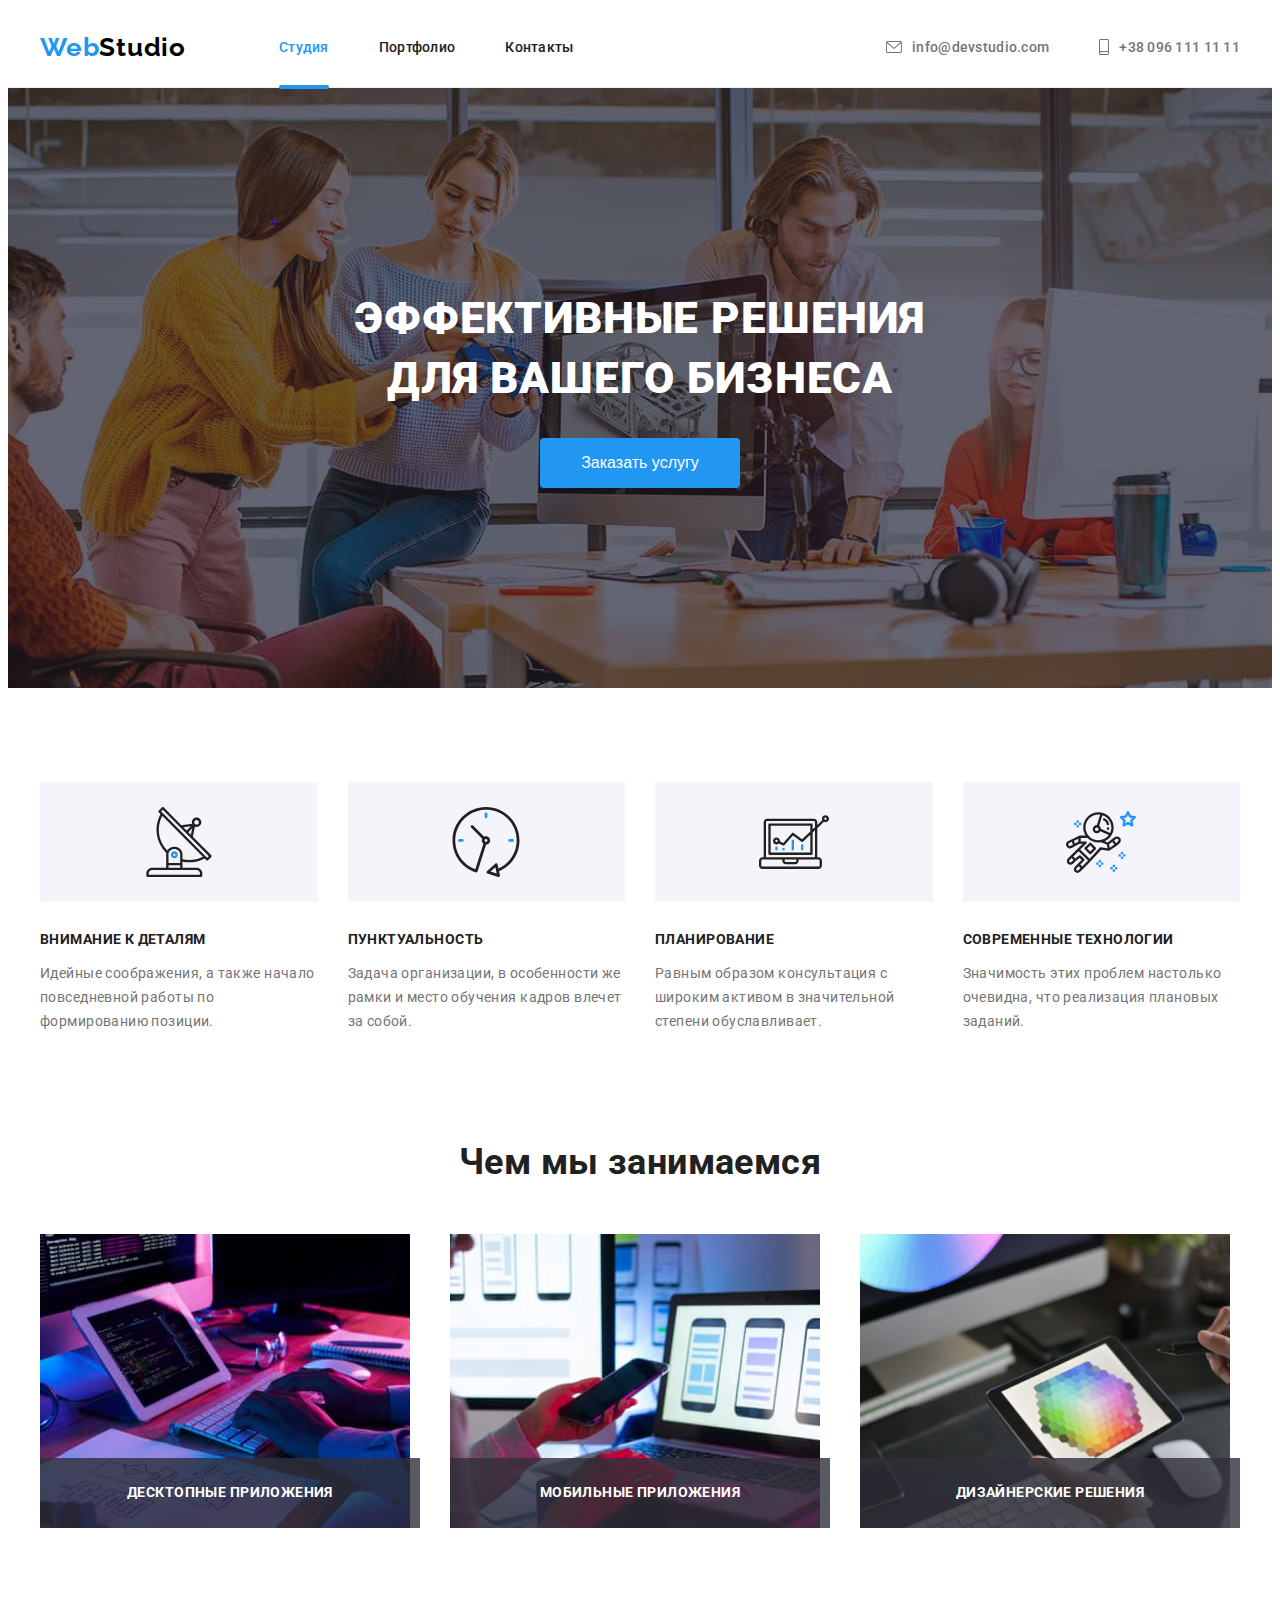
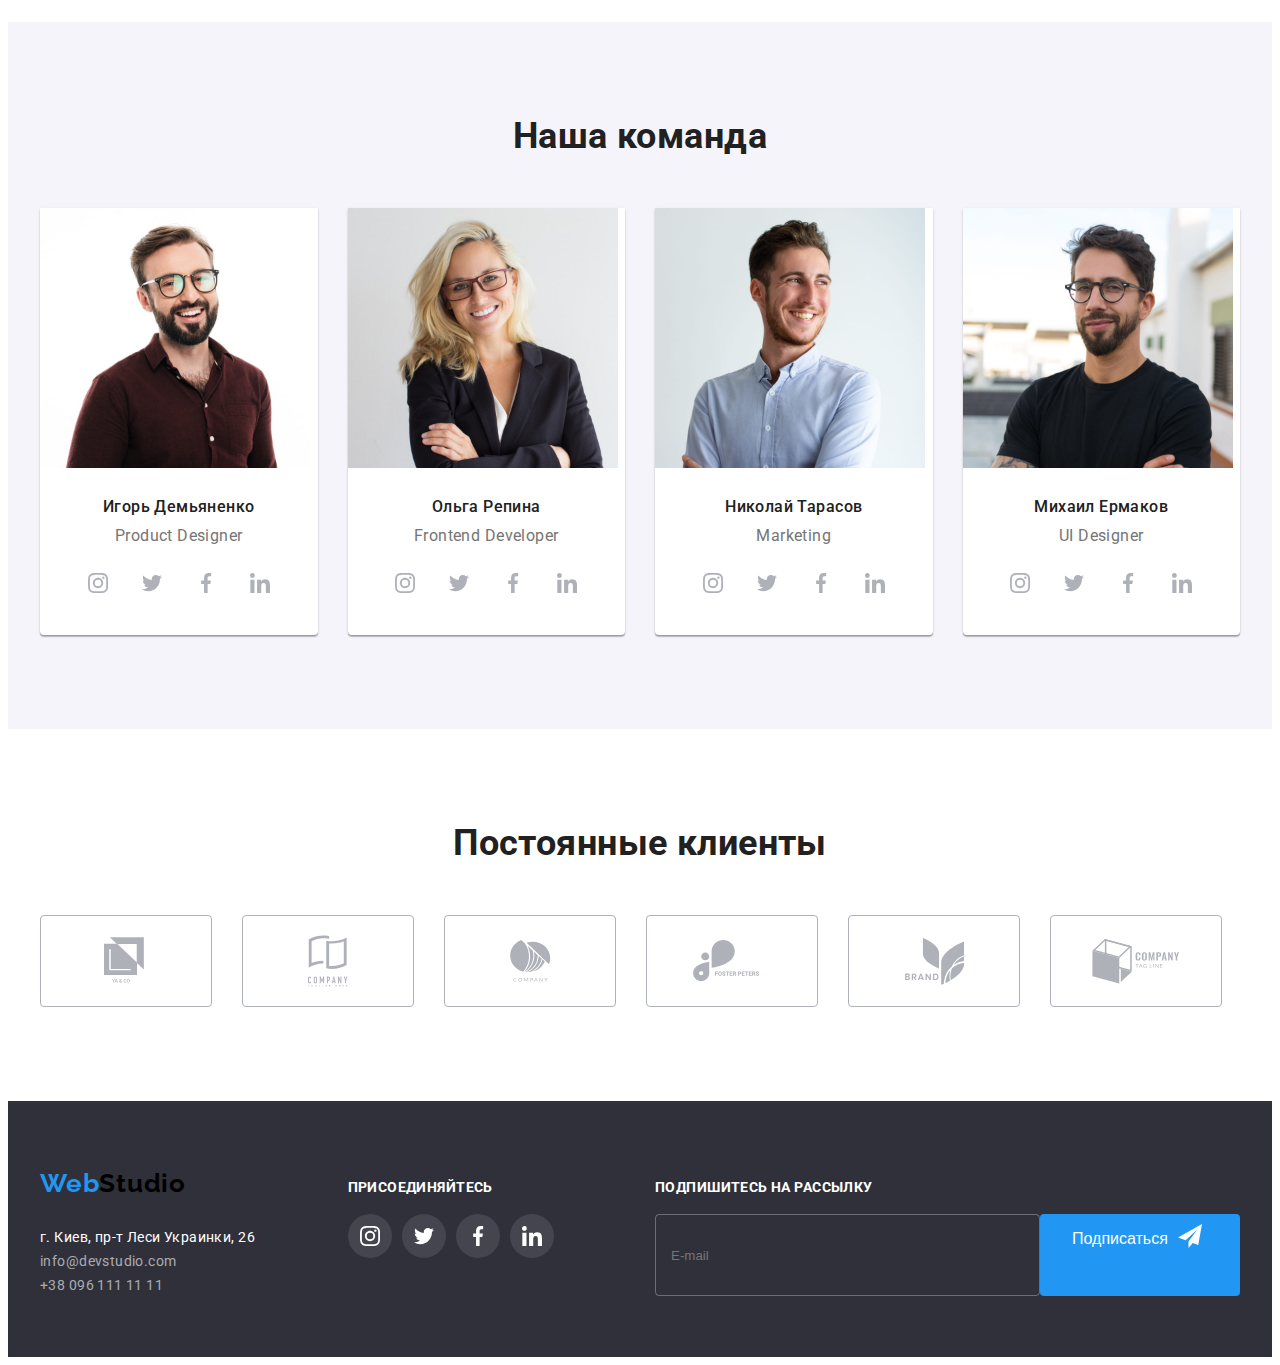
==== index.html @ be87744d "start" ====
<!DOCTYPE html>
<html lang="ru">

<head>
  <meta charset="UTF-8">
  <meta http-equiv="X-UA-Compatible" content="IE=edge">
  <meta name="viewport" content="width=device-width, initial-scale=1.0">
  <title>Document</title>
  <link rel="stylesheet" href="https://cdnjs.cloudflare.com/ajax/libs/modern-normalize/1.0.0/modern-normalize.min.css" integrity="sha512-ISS7cAi1PEhQ8jnbJpJZMd29NlhNj4AWYyLOSp2CE/CsHxTCu+r+t0D2yoJudVrd0/8fTVPUVDzY5Tvli75u/g==" crossorigin="anonymous" />
  <link rel="preconnect" href="https://fonts.gstatic.com">
  <link href="https://fonts.googleapis.com/css2?family=Raleway:wght@700&family=Roboto:wght@400;500;700;900&display=swap" rel="stylesheet">
  <link rel="stylesheet" href="./css/style.css">
</head>

<body>
  <header class="page-header">
    <div class="header-conteiner conteiner">
      <nav class="page-nav">
        <a class="logo link" href="./"><span class="accent">Web</span>Studio</a>
      
        <ul class="nav-list list">
          <li><a class="active link" href="./index.html">Студия</a> </li>
          <li><a class="link" href="./portfolio.html">Портфолио</a> </li>
          <li><a class="link" href="">Контакты</a></li>
        </ul>
      </nav>
      
      <ul class="header-contacts list"> 
        <li>
          <a class="header-contact-link link" href="mailto:info@devstudio.com">
            <svg class="icon" width="16" height="12">
              <use href="./images/sprite.svg#icon-envelope"></use>
            </svg>
            info@devstudio.com
          </a>
        </li> 

        <li>
          <a class="header-contact-link link" href="tel:+380961111111">
            <svg class="icon" width="10" height="16">
              <use href="./images/sprite.svg#icon-smartphone"></use>
            </svg>
            +38 096 111 11 11
          </a>
        </li>
      </ul>
    </div>
  </header>
  
  <main>
    <section class="hero">  
      <div>
        <h1 class="hero-title">
          Эффективные решения
          <br>для вашего бизнеса
        </h1>
        <button class="hero-button" type="button" data-modal-open>Заказать услугу</button>
      </div>
    </section>

    <!-- guidelines section -->
    <section class="section">
      <div class="conteiner">
        <h2 class="section-title visually-hidden">Наши принципы</h2>
        <ul class="guidelines-list grid list">
          <li class="guidelines-item grid-item">
            <h3 class="guidelines-title">Внимание к деталям</h3>
            <p>Идейные соображения, а также начало повседневной работы по формированию позиции.</p>
          </li>

          <li class="guidelines-item grid-item">
            <h3 class="guidelines-title">Пунктуальность</h3>
            <p>Задача организации, в особенности же рамки и место обучения кадров влечет за собой.</p>
          </li>

          <li class="guidelines-item grid-item">
            <h3 class="guidelines-title">Планирование</h3>
            <p>Равным образом консультация с широким активом в значительной степени обуславливает.</p>
          </li>

          <li class="guidelines-item grid-item">
            <h3 class="guidelines-title">Современные технологии</h3>
            <p>Значимость этих проблем настолько очевидна, что реализация плановых заданий.</p>
          </li>
        </ul>
      </div>
    </section>

    <!-- services section -->
    <section class="services section">
      <div class="conteiner">
        <h2 class="section-title">Чем мы занимаемся</h2>
        <ul class="services-list grid list">
          <li class="services-item grid-item">
            <img class="img" src="./images/general/what-we-do/programing.jpg" alt="program writing process" width="370" height="295">
            <p>Десктопные приложения</p>
          </li>
          <li class="services-item grid-item">
            <img class="img" src="./images/general/what-we-do/phone.jpg" alt="development UI for mobile devices" width="370" height="295">
            <p>Мобильные приложения</p>
          </li>
          <li class="services-item grid-item">
            <img class="img" src="./images/general/what-we-do/tablet.jpg" alt="color palette on the tablet" width="370" height="295">
            <p>Дизайнерские решения</p>
          </li>
        </ul>
      </div>
    </section>

    <!-- team section -->
    <section class="section secondary-bg">
      <div class="conteiner">
        <h2 class="section-title">Наша команда</h2>
        <ul class="team-member-list grid list">
          <li class="team-member-item grid-item">
            <img class="img" src="./images/general/our-team/igor-demyanenko.jpg" alt="Igor Demyanenko photo" width="270" height="370">
            <div class="team-member-text">
              <h3 class="team-member-title">Игорь Демьяненко</h3>
              <p class="position" lang="en">Product Designer</p>
              <ul class="social-list list">
                <li>
                  <a href="" class="social-link" aria-label="instagram link" target="_blank" rel="noopener noreferrer">
                    <svg class="icon">
                      <use href="./images/sprite.svg#icon-instagram"></use>
                    </svg>
                  </a>
                </li>

                <li>
                  <a href="" class="social-link" aria-label="twitter link" target="_blank" rel="noopener noreferrer">
                    <svg class="icon">
                      <use href="./images/sprite.svg#icon-twitter"></use>
                    </svg>
                  </a>
                </li>

                <li>
                  <a href="" class="social-link" aria-label="facebook link" target="_blank" rel="noopener noreferrer">
                    <svg class="icon">
                      <use href="./images/sprite.svg#icon-facebook"></use>
                    </svg>
                  </a>
                </li>

                <li> 
                  <a href="" class="social-link" aria-label="linkedin link" target="_blank" rel="noopener noreferrer"> 
                    <svg class="icon">
                      <use href="./images/sprite.svg#icon-linkedin"></use>
                    </svg>
                  </a>
                </li>
              </ul>
            </div>
          </li>
          <li class="team-member-item grid-item">
            <img class="img" src="./images/general/our-team//olga-repina.jpg" alt="Olga Repina photo" width="270" height="370">
            <div class="team-member-text">
              <h3 class="team-member-title">Ольга Репина</h3>
              <p class="position" lang="en">Frontend Developer</p>
              <ul class="social-list list">
                <li>
                  <a href="" class="social-link" aria-label="instagram link" target="_blank" rel="noopener noreferrer">
                    <svg class="icon">
                      <use href="./images/sprite.svg#icon-instagram"></use>
                    </svg>
                  </a>
                </li>
              
                <li>
                  <a href="" class="social-link" aria-label="twitter link" target="_blank" rel="noopener noreferrer">
                    <svg class="icon">
                      <use href="./images/sprite.svg#icon-twitter"></use>
                    </svg>
                  </a>
                </li>
              
                <li>
                  <a href="" class="social-link" aria-label="facebook link" target="_blank" rel="noopener noreferrer">
                    <svg class="icon">
                      <use href="./images/sprite.svg#icon-facebook"></use>
                    </svg>
                  </a>
                </li>
              
                <li>
                  <a href="" class="social-link" aria-label="linkedin link" target="_blank" rel="noopener noreferrer">
                    <svg class="icon">
                      <use href="./images/sprite.svg#icon-linkedin"></use>
                    </svg>
                  </a>
                </li>
              </ul>
            </div>
          </li>

          <li class="team-member-item grid-item">
            <img class="img" src="./images/general/our-team/nicolai-tarasov.jpg" alt="Nicolai Tarasov photo" width="270" height="370">
            <div class="team-member-text">
              <h3 class="team-member-title">Николай Тарасов</h3>
              <p class="position" lang="en">Marketing</p>
              <ul class="social-list list">
                <li>
                  <a href="" class="social-link" aria-label="instagram link" target="_blank" rel="noopener noreferrer">
                    <svg class="icon">
                      <use href="./images/sprite.svg#icon-instagram"></use>
                    </svg>
                  </a>
                </li>
              
                <li>
                  <a href="" class="social-link" aria-label="twitter link" target="_blank" rel="noopener noreferrer">
                    <svg class="icon">
                      <use href="./images/sprite.svg#icon-twitter"></use>
                    </svg>
                  </a>
                </li>
              
                <li>
                  <a href="" class="social-link" aria-label="facebook link" target="_blank" rel="noopener noreferrer">
                    <svg class="icon">
                      <use href="./images/sprite.svg#icon-facebook"></use>
                    </svg>
                  </a>
                </li>
              
                <li>
                  <a href="" class="social-link" aria-label="linkedin link" target="_blank" rel="noopener noreferrer">
                    <svg class="icon">
                      <use href="./images/sprite.svg#icon-linkedin"></use>
                    </svg>
                  </a>
                </li>
              </ul>
            </div>
          </li>
          
          <li class="team-member-item grid-item">
            <img class="img" src="./images/general/our-team/mikhail-yermakov.jpg" alt="Mikhail Yermakov photo" width="270" height="370">
            <div class="team-member-text">
              <h3 class="team-member-title">Михаил Ермаков</h3>
              <p class="position" lang="en">UI Designer</p>
              <ul class="social-list list">
                <li>
                  <a href="" class="social-link" aria-label="instagram link" target="_blank" rel="noopener noreferrer">
                    <svg class="icon">
                      <use href="./images/sprite.svg#icon-instagram"></use>
                    </svg>
                  </a>
                </li>
              
                <li>
                  <a href="" class="social-link" aria-label="twitter link" target="_blank" rel="noopener noreferrer">
                    <svg class="icon">
                      <use href="./images/sprite.svg#icon-twitter"></use>
                    </svg>
                  </a>
                </li>
              
                <li>
                  <a href="" class="social-link" aria-label="facebook link" target="_blank" rel="noopener noreferrer">
                    <svg class="icon">
                      <use href="./images/sprite.svg#icon-facebook"></use>
                    </svg>
                  </a>
                </li>
              
                <li>
                  <a href="" class="social-link" aria-label="linkedin link" target="_blank" rel="noopener noreferrer">
                    <svg class="icon">
                      <use href="./images/sprite.svg#icon-linkedin"></use>
                    </svg>
                  </a>
                </li>
              </ul>
            </div>
          </li>
        </ul>
      </div>
    </section>

    <!-- regular customers -->
    <section  class="section">
     <div class="conteiner">
        <h2 class="section-title">Постоянные клиенты</h2>
        <ul class="regular-customers grid list">
          <li>
            <a class="customers-link grid-item" href="">
              <svg class="icon" width="44" height="49">
                <use href="./images/sprite.svg#icon-logo-1"></use>
              </svg>
            </a>
          </li>
          <li>
            <a class="customers-link grid-item" href="">
              <svg class="icon" width="40" height="52">
                <use href="./images/sprite.svg#icon-logo-2"></use>
              </svg>
            </a>
          </li>
          <li>
            <a class="customers-link grid-item" href="">
              <svg class="icon" width="41" height="42">
                <use href="./images/sprite.svg#icon-logo-3"></use>
              </svg>
            </a>
          </li>
          <li>
            <a class="customers-link grid-item" href="">
              <svg class="icon" width="79" height="42">
                <use href="./images/sprite.svg#icon-logo-4"></use>
              </svg>
            </a>
          </li>
          <li>
            <a class="customers-link grid-item" href="">
              <svg class="icon" width="59" height="47">
                <use href="./images/sprite.svg#icon-logo-5"></use>
              </svg>
            </a>
          </li>
          <li>
            <a class="customers-link grid-item" href="">
              <svg class="icon" width="88" height="45">
                <use href="./images/sprite.svg#icon-logo-6"></use>
              </svg>
            </a>
          </li>
        </ul>
     </div>
    </section>
  </main>

  <footer class="page-footer">
    <div class="conteiner flex"> 
      <div class="flex-item">
        <a class="logo link" href="./"><span class="accent">Web</span>Studio</a>
      
        <ul class="contacts list">
          <li>
            <address>г. Киев, пр-т Леси Украинки, 26</address>
          </li>
          <li><a class="link" href="mailto:info@devstudio.com">info@devstudio.com</a></li>
          <li><a class="link" href="tel:+380961111111">+38 096 111 11 11</a></li>
        </ul>
      </div>
      
      <div class="flex-item">
        <p><strong class="footer-title">присоединяйтесь</strong></p>
        <ul class="footer-social-list social-list list">
          <li>
            <a href="" class="footer-social-link social-link" aria-label="instagram link" target="_blank"
              rel="noopener noreferrer">
              <svg class="icon">
                <use href="./images/sprite.svg#icon-instagram"></use>
              </svg>
            </a>
          </li>
      
          <li>
            <a href="" class="footer-social-link social-link" aria-label="twitter link" target="_blank"
              rel="noopener noreferrer">
              <svg class="icon">
                <use href="./images/sprite.svg#icon-twitter"></use>
              </svg>
            </a>
          </li>
      
          <li>
            <a href="" class="footer-social-link social-link" aria-label="facebook link" target="_blank"
              rel="noopener noreferrer">
              <svg class="icon">
                <use href="./images/sprite.svg#icon-facebook"></use>
              </svg>
            </a>
          </li>
      
          <li>
            <a href="" class="footer-social-link social-link" aria-label="linkedin link" target="_blank"
              rel="noopener noreferrer">
              <svg class="icon">
                <use href="./images/sprite.svg#icon-linkedin"></use>
              </svg>
            </a>
          </li>
        </ul>
      </div>
      
      <div class="flex-item">
        <p><strong class="footer-title">Подпишитесь на рассылку</strong></p>
        <form class="subscription">
          <input  type="email" name="customers-email" placeholder="E-mail">
          <button class="form-button" type="submit">Подписаться
            <svg class="icon">
              <use href="./images/sprite.svg#icon-telegram"></use>
            </svg>
          </button>
        </form>
      </div>
    </div>
  </footer>

  <div class="backdrop is-hidden" data-modal>
    <div class="modal">
      <button class="modal-btn" aria-label="закрыть модальное окно" data-modal-close>
        <svg class="icon">
          <use href="./images/sprite.svg#icon-close"></use>
        </svg>
      </button>

      <h2 class="modal-title">Оставьте свои данные, мы вам перезвоним</h2>
      <form class="modal-form">
        <label class="form-label"  for="user-name">Имя</label>
        <div class="form-field-wrapper">
          <input class="input-field form-field" id="user-name" name="user-name" type="text">
          <svg class="icon">
            <use href="./images/sprite.svg#icon-user-icon"></use>
          </svg>
        </div>

        <label class="form-label" for="user-phone-number">Телефон</label>
        <div class="form-field-wrapper">
          <input class="input-field form-field" id="user-phone-number" name="user-phone-number" type="tel">
          <svg class="icon">
            <use href="./images/sprite.svg#icon-phone"></use>
          </svg>
        </div>

        <label class="form-label" for="user-email">Почта</label>
        <div class="form-field-wrapper">
          <input class="input-field form-field" id="user-email" name="user-email" type="email">
          <svg class="icon">
            <use href="./images/sprite.svg#icon-envelope-black"></use>
          </svg>
        </div>

        <label class="form-label" for="massage-field">Комментарий</label>
        <textarea class="massage-field form-field" id="massage-field" name="massage-field" rows="7" placeholder="Введите текст"></textarea>

        <div>
          <input class="license-checkbox" id="license" name="license" type="checkbox">
          <label class="condition-acceptance" for="license">
            Соглашаюсь с рассылкой и принимаю <a href="">Условия договора</a>
          </label>
        </div>
        

        <button class="form-button" type="submit">Отправить</button>
      </form>
    </div>
  </div>
  <script src="./js/modal.js"></script>
</body>

</html>
---- css/style.css ----
:root {
  --main-text-color: #757575;
  --title-text-color: #212121;
  --light-text-color: #fff;
  --text-accent: #2196f3;
  --main-bg-color: #fff;
  --secondary-bg-color: #f5f4fa;
  --bg-accent: #2f303a;
  --logo-color: #000;
  --header-line-color: #ececec;
  --border-color: #eee;
  --icon-color: #afb1b8;

  --main-font: 'Roboto', sans-serif;
  --logo-font: 'Raleway', sans-serif;

  --border-radius: 4px;

  --elements: 3;
  --gap: 30px;

  --cubic: cubic-bezier(0.4, 0, 0.2, 1);
  --duration: 250ms;
}

body {
  font-family: var(--main-font);
  font-size: 14px;
  line-height: 1.71;
  letter-spacing: 0.03em;

  background-color: var(--main-bg-color);
  color: var(--main-text-color);
}

h1,
h2,
h3,
h4,
h5,
h6,
p {
  margin-top: 0;
}

.link {
  color: var(--prime-text-color);
  text-decoration: none;
  transition: color var(--duration) var(--cubic);
}

.link:hover,
.link:focus {
  color: var(--text-accent);
}

.active {
  position: relative;
  color: var(--text-accent);
}

.active::after {
  content: '';
  position: absolute;
  top: 46px;
  left: 0;

  display: block;
  width: 100%;
  height: 4px;

  border-radius: 2px;
  background-color: var(--text-accent);
}

.list {
  margin: 0;
  padding-left: 0;
  list-style-type: none;
}

.visually-hidden {
  position: absolute !important;
  clip: rect(1px 1px 1px 1px);
  clip: rect(1px, 1px, 1px, 1px);
  padding: 0 !important;
  border: 0 !important;
  height: 1px !important;
  width: 1px !important;
  overflow: hidden;
}

address {
  font-style: normal;
}

.logo {
  font-family: var(--logo-font);
  font-weight: 700;
  font-size: 26px;
  letter-spacing: 0.03em;
  color: var(--logo-color);
}

.img {
  display: block;
  max-width: 100%;
  height: auto;
}

.accent {
  color: var(--text-accent);
}

.section {
  padding: 94px 0;
}

.conteiner {
  width: 1200px;
  padding-right: 15px;
  padding-left: 15px;
  margin-right: auto;
  margin-left: auto;
}

.section-title {
  margin-bottom: 50px;
  font-size: 36px;
  line-height: 1.16;
  text-align: center;
  color: var(--title-text-color);
}

.secondary-bg {
  background-color: var(--secondary-bg-color);
}

.grid {
  display: flex;
  flex-wrap: wrap;
  margin-top: calc(-1 * var(--gap));
  margin-left: calc(-1 * var(--gap));
}

.grid-item {
  flex-basis: calc((100% - var(--elements) * var(--gap)) / var(--elements));
  margin-top: var(--gap);
  margin-left: var(--gap);
}

.social-list {
  display: inline-flex;
}

.social-list li:not(:last-child) {
  margin-right: 10px;
}

.social-link {
  display: flex;
  justify-content: center;
  align-items: center;
  width: 44px;
  height: 44px;
  border-radius: 50%;
  transition: background-color var(--duration) var(--cubic);
}

.social-link:hover,
.social-link:focus {
  background-color: var(--text-accent);
}

/* header */
.page-header {
  padding-top: 24px;
  padding-bottom: 25px;
  letter-spacing: 0.02em;
  line-height: 1.17;
  border-bottom: 1px solid var(--header-line-color);
}

.header-conteiner {
  display: flex;
}

.page-nav {
  display: flex;
  align-items: center;
}

.nav-list {
  display: flex;
  margin-left: 93px;
  color: var(--title-text-color);
}

.nav-list > li:not(:last-child),
.header-contacts > li:not(:last-child) {
  margin-right: 50px;
}

.nav-list a,
.header-contacts a {
  font-weight: 500;
  letter-spacing: 2%;
}

.header-contacts {
  display: flex;
  align-self: center;
  margin-left: auto;
}

.header-contact-link {
  display: flex;
  align-items: center;
}

.header-contact-link .icon {
  margin-right: 10px;
  fill: currentColor;
  transition: fill var(--duration) var(--cubic);
}

.header-contact-link:hover .icon,
.header-contact-link:focus .icon {
  fill: var(--text-accent);
}

/* studio */
.hero {
  display: flex;
  justify-content: center;
  align-items: center;
  max-width: 1600px;
  height: 600px;
  margin-right: auto;
  margin-left: auto;

  line-height: 1.36;
  letter-spacing: 0.06em;
  text-align: center;

  color: var(--light-text-color);
  background-color: #c4c4c4;
  background-image: linear-gradient(
      to right,
      rgba(47, 48, 58, 0.4),
      rgba(47, 48, 58, 0.4)
    ),
    url(../images/general/hero.jpg);
  background-size: cover;
  background-position: top center;
}

.hero-title {
  font-size: 44px;
  font-weight: 900;
  text-transform: uppercase;
}

.hero-button,
.form-button {
  min-width: 200px;
  padding: 10px 32px;

  font-size: 16px;
  line-height: 1.87;

  border: none;
  border-radius: var(--border-radius);
  color: inherit;
  background-color: var(--text-accent);
  cursor: pointer;

  transition: background-color var(--duration) var(--cubic);
}

.hero-button:hover,
.hero-button:focus,
.form-button:hover,
.form-button:focus {
  background-color: #188ce8;
}

.guidelines-list,
.team-member-list {
  --elements: 4;
}

.guidelines-item:before {
  content: '';
  display: block;
  height: 120px;
  margin-bottom: 30px;

  background-color: var(--secondary-bg-color);
  background-repeat: no-repeat;
  background-position: center;
}

.guidelines-item:nth-child(1):before {
  background-image: url(../images/icons/group.svg);
}

.guidelines-item:nth-child(2):before {
  background-image: url(../images/icons/clock.svg);
}

.guidelines-item:nth-child(3):before {
  background-image: url(../images/icons/diagram.svg);
}

.guidelines-item:nth-child(4):before {
  background-image: url(../images/icons/astronaut.svg);
}

.guidelines-title {
  font-weight: 700;
  font-size: inherit;
  line-height: 1.14;
  text-transform: uppercase;
  color: var(--title-text-color);
}

.services {
  padding-top: 0;
}

.services-item {
  position: relative;
}

.services-item p {
  position: absolute;
  bottom: 0;
  left: 0;

  width: 100%;
  padding-top: 27px;
  padding-bottom: 27px;
  margin-bottom: 0;

  font-weight: 700;
  line-height: 1.14;
  text-align: center;
  text-transform: uppercase;

  color: var(--light-text-color);
  background-color: rgba(47, 48, 58, 0.8);
}

.team-member-item {
  font-size: 16px;
  line-height: 1.18;
  text-align: center;
}
.team-member-item {
  border-bottom-left-radius: var(--border-radius);
  border-bottom-right-radius: var(--border-radius);
  background-color: var(--main-bg-color);
  box-shadow: 0px 1px 3px rgba(0, 0, 0, 0.12), 0px 1px 1px rgba(0, 0, 0, 0.14),
    0px 2px 1px rgba(0, 0, 0, 0.2);
}

.team-member-title {
  margin-bottom: 10px;
  font-size: inherit;
  font-weight: 500;
  color: var(--title-text-color);
}

.team-member-text {
  padding-top: 30px;
  padding-bottom: 30px;
}

.position {
  margin-bottom: 16px;
}

.social-link .icon {
  width: 20px;
  height: 20px;
  fill: var(--icon-color);
  transition: fill var(--duration) var(--cubic);
}

.social-link:hover .icon,
.social-link:focus .icon {
  fill: var(--light-text-color);
}

.regular-customers {
  display: flex;
}

.customers-link {
  display: flex;
  justify-content: center;
  align-items: center;
  width: 170px;
  height: 90px;

  border: 1px solid var(--icon-color);
  border-radius: 4px;
  transition: border var(--duration) var(--cubic);
}

.customers-link:hover,
.customers-link:focus {
  border-color: var(--text-accent);
}

.customers-link .icon {
  fill: var(--icon-color);
  transition: fill var(--duration) var(--cubic);
}

.customers-link:hover .icon,
.customers-link:focus .icon {
  fill: var(--text-accent);
}

/* portfolio */
.filter-list {
  display: flex;
  justify-content: center;
  margin-bottom: 50px;
}

.filter-list > li:not(:last-child) {
  margin-right: 8px;
}

.btn {
  padding: 6px 22px;
  font-size: 16px;
  line-height: 1.62;

  border: none;
  border-radius: var(--border-radius);
  color: var(--title-text-color);
  background-color: var(--secondary-bg-color);
  cursor: pointer;
  transition: background-color var(--duration) var(--cubic),
    color var(--duration) var(--cubic), box-shadow var(--duration) var(--cubic);
}

.btn:hover,
.btn:focus {
  color: var(--light-text-color);
  background-color: var(--text-accent);
  box-shadow: 0px 3px 1px rgba(0, 0, 0, 0.1), 0px 1px 2px rgba(0, 0, 0, 0.08),
    0px 2px 2px rgba(0, 0, 0, 0.12);
}

.works-item-link {
  display: block;
  transition: box-shadow var(--duration) var(--cubic);
}

.works-item-link:hover,
.works-item-link:focus {
  color: currentColor;
  box-shadow: 0px 1px 1px rgba(0, 0, 0, 0.12), 0px 4px 4px rgba(0, 0, 0, 0.06),
    1px 4px 6px rgba(0, 0, 0, 0.16);
}

.image-wrapp {
  position: relative;
  overflow: hidden;
}

.overlay {
  position: absolute;
  top: 0;
  left: 0;

  display: block;
  width: 100%;
  height: 100%;
  padding: 63px 24px;

  background-color: rgba(33, 149, 243, 0.9);
  opacity: 0;

  transform: translateY(100%);
  transition: transform var(--duration) var(--cubic),
    opacity var(--duration) var(--cubic);
}

.overlay p {
  font-size: 18px;
  line-height: 1.56;
  color: var(--light-text-color);
}

.works-item-link:hover .overlay,
.works-item-link:focus .overlay {
  transform: translateY(0);
  opacity: 1;
}

.works-item-title {
  margin-bottom: 4px;

  font-weight: 700;
  font-size: 18px;
  line-height: 2;
  letter-spacing: 6%;

  color: var(--title-text-color);
}

.product-type {
  font-size: 16px;
  line-height: 1.87;
}

.card-content {
  padding: 20px 24px;
  border-left: 1px solid var(--border-color);
  border-bottom: 1px solid var(--border-color);
  border-right: 1px solid var(--border-color);
}

/* footer */
.page-footer {
  padding-top: 60px;
  padding-bottom: 60px;
  color: var(--light-text-color);
  background-color: var(--bg-accent);
}

.flex {
  display: flex;
  align-items: baseline;
}

.flex-item {
  margin-right: 30px;
  width: calc((50% - 45px) / 2);
}

.flex-item:last-child {
  flex-grow: 1;
  margin-right: 0;
}

.footer-title {
  margin-bottom: 20px;
  font-weight: bold;
  line-height: 1.14;
  text-transform: uppercase;
}

/* contacts block */
.contacts {
  margin-top: 20px;
}

.contacts a {
  color: rgba(255, 255, 255, 0.6);
}

/* footer social links */
.footer-social-link {
  background-color: rgba(255, 255, 255, 0.1);
}

.footer-social-link .icon {
  fill: var(--light-text-color);
}

/* footer form */
.subscription {
  display: flex;
  justify-content: space-between;
}

.subscription input:focus,
.subscription button:focus {
  outline: 2px solid var(--light-text-color);
}

.subscription input {
  width: 358px;
  height: 50px;
  padding: 15px;

  border: 1px solid rgba(255, 255, 255, 0.3);
  border-radius: 4px;
  color: var(--light-text-color);
  background-color: transparent;
}

.form-button {
  display: flex;
}

.form-button .icon {
  width: 24px;
  height: 24px;
  margin-left: 10px;
  fill: currentColor;
}

/* backdrop */
.backdrop {
  position: fixed;
  top: 0px;
  left: 0;

  width: 100vw;
  height: 100vh;
  background-color: rgba(0, 0, 0, 0.2);
  opacity: 1;

  transition: opacity var(--duration) var(--cubic);
}

.backdrop.is-hidden {
  opacity: 0;
  pointer-events: none;
  visibility: hidden;
}

/* modal */
.modal {
  position: absolute;
  top: 50%;
  left: 50%;
  transform: translate(-50%, -50%) scale(1);

  padding: 40px;
  background-color: #fff;
  opacity: 1;

  transition: opacity var(--duration) var(--cubic),
    transform var(--duration) var(--cubic);
}

.backdrop.is-hidden .modal {
  position: 0;
  transform: translate(-50%, -50%) scale(0.6);
}

.modal-btn {
  position: absolute;
  top: 8px;
  right: 8px;

  display: flex;
  justify-content: center;
  align-items: center;
  width: 30px;
  height: 30px;

  border-radius: 50%;
  border: 1px solid rgba(0, 0, 0, 0.1);
  background-color: var(--light-text-color);
  cursor: pointer;
}

.modal-btn .icon {
  display: block;
  width: 18px;
  height: 18px;
  fill: #000;

  transition: fill 250ms cubic-bezier(0.4, 0, 0.2, 1);
}

.modal-btn:hover .icon,
.modal-btn:focus .icon {
  fill: var(--text-accent);
}

.modal-title {
  font-weight: 700;
  font-size: 20px;
  line-height: 1.15;
  text-align: center;
  color: var(--title-text-color);
}

.form-label {
  display: block;
  margin-bottom: 4px;
  font-size: 12px;
  line-height: 1.16;
  letter-spacing: 0.01em;
  color: #757575;
}

.form-field-wrapper {
  position: relative;
}

.form-field-wrapper .icon {
  position: absolute;
  top: 50%;
  left: 12px;
  transform: translateY(-50%);
  z-index: 5;

  display: block;
  width: 18px;
  height: 18px;

  fill: var(--title-text-color);
  transition: fill 250ms cubic-bezier(0.4, 0, 0.2, 1);
}

.form-field {
  display: block;
  width: 448px;
  border: 1px solid rgba(33, 33, 33, 0.2);
  border-radius: 4px;
  color: var(--title-text-color);
  cursor: pointer;
  transition: outline 250ms cubic-bezier(0.4, 0, 0.2, 1);
}

.form-field:focus {
  outline: 1px solid var(--text-accent);
}

.input-field {
  height: 40px;
  padding-left: 42px;
  margin-bottom: 10px;
}

.input-field:focus + .icon {
  fill: var(--text-accent);
}

.massage-field {
  margin-bottom: 20px;
  padding: 12px 14px;
  resize: none;
}

.condition-acceptance {
  margin-bottom: 30px;
  display: block;
  text-align: center;
  cursor: pointer;
}

.condition-acceptance::before {
  content: '';
  display: inline-flex;
  width: 16px;
  height: 15px;
  margin-right: 8px;
  border: 2px solid var(--title-text-color);
  border-radius: 2px;
  background-color: inherit;

  transition: background-color var(--duration) var(--cubic),
    border-color var(--duration) var(--cubic),
    outline var(--duration) var(--cubic);
}

.license-checkbox {
  -webkit-appearance: none;
  -moz-appearance: none;
  appearance: none;
  position: absolute;
}

.license-checkbox:focus + .condition-acceptance::before {
  outline: 1px solid var(--text-accent);
}

.license-checkbox:checked + .condition-acceptance::before {
  background-image: url(../images/icons/icon-checkbox.svg);
  background-position: center center;
  background-origin: padding-box;
  border-color: transparent;
  background-color: var(--text-accent);
}

.license-checkbox:checked:focus + .condition-acceptance::before {
  outline: 1px solid var(--title-text-color);
}

.condition-acceptance a {
  color: var(--text-accent);
}

.modal-form .form-button {
  margin-left: auto;
  margin-right: auto;
  display: block;
  text-align: center;
  color: var(--light-text-color);
  box-shadow: 0px 4px 4px rgba(0, 0, 0, 0.15);
}
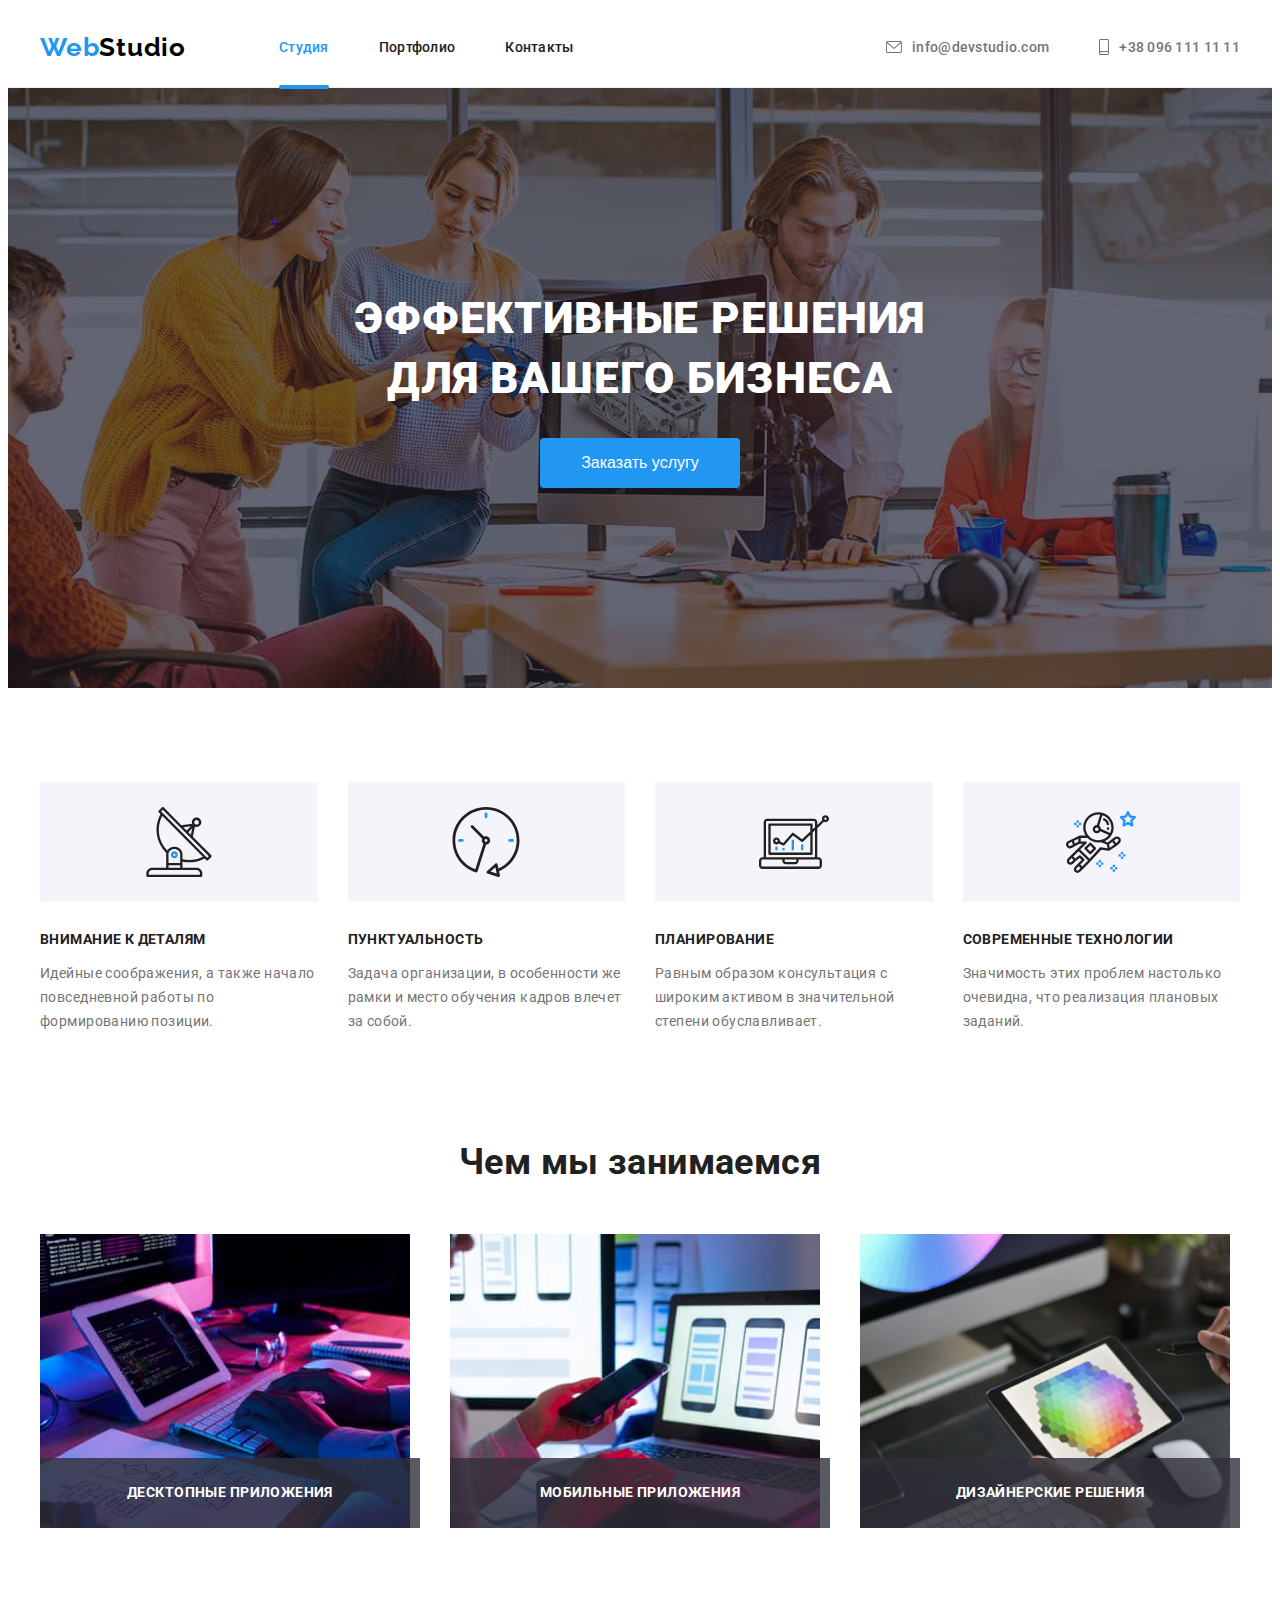
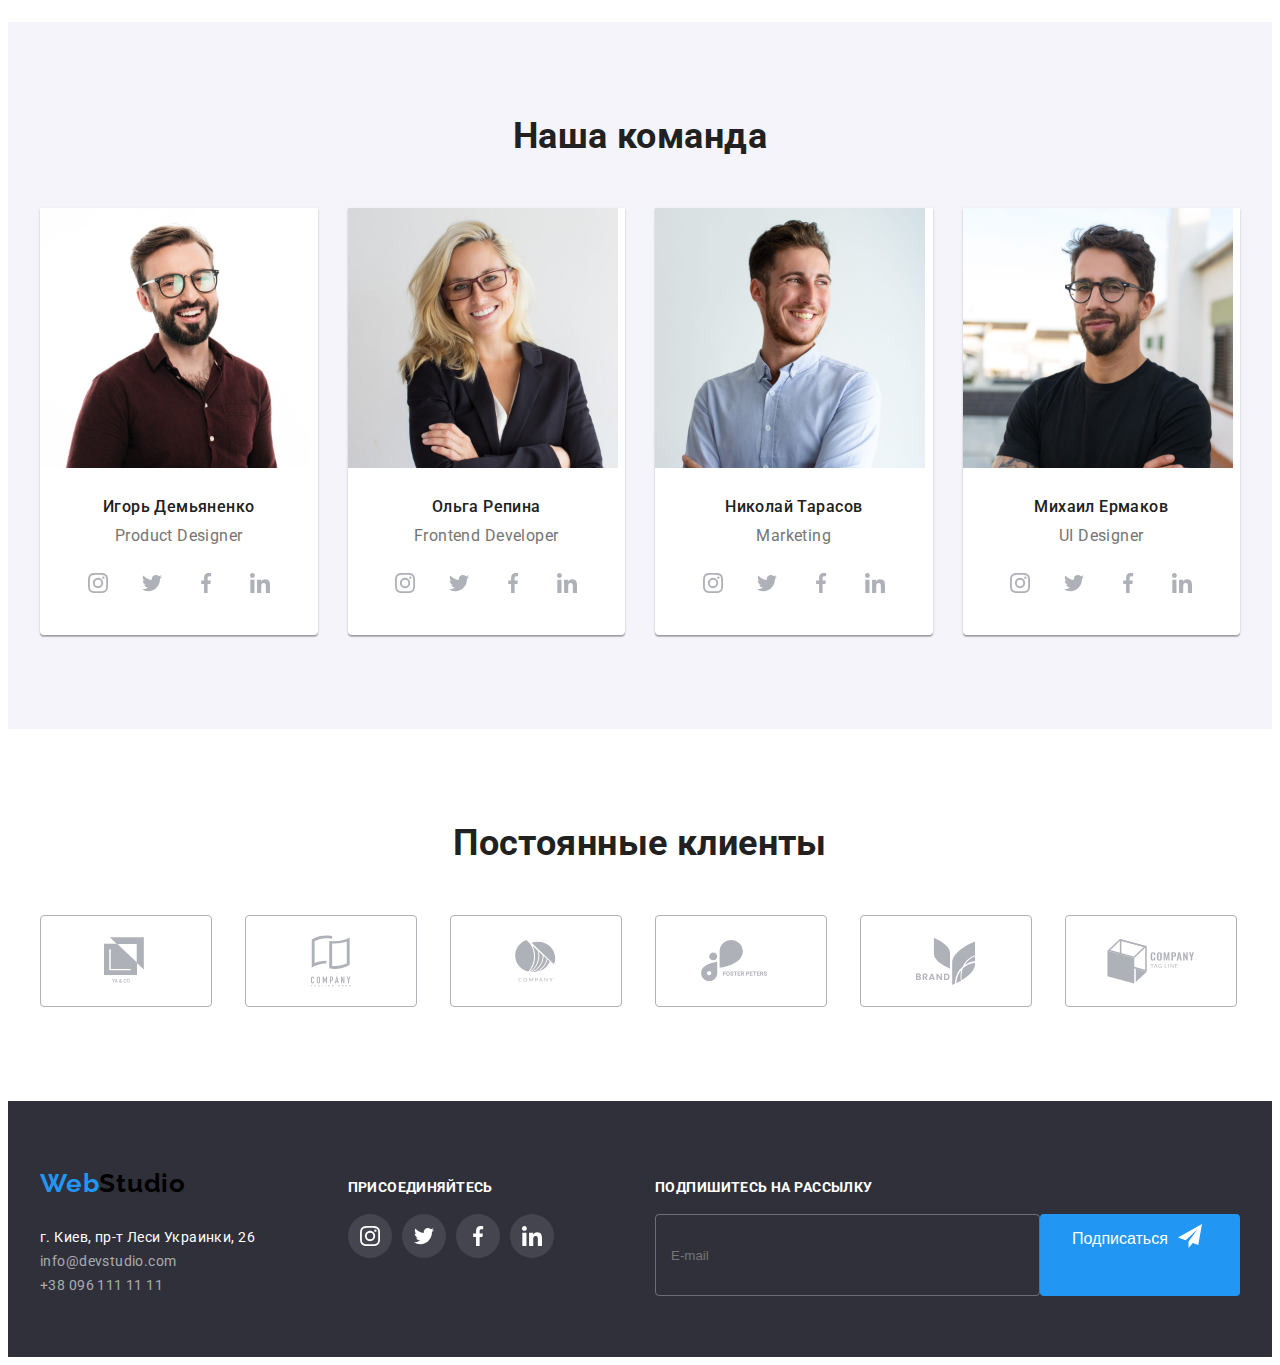
==== commit e38d26ed: "finished guidlines" ====
--- a/index.html
+++ b/index.html
@@ -9,35 +9,43 @@
   <link rel="stylesheet" href="https://cdnjs.cloudflare.com/ajax/libs/modern-normalize/1.0.0/modern-normalize.min.css" integrity="sha512-ISS7cAi1PEhQ8jnbJpJZMd29NlhNj4AWYyLOSp2CE/CsHxTCu+r+t0D2yoJudVrd0/8fTVPUVDzY5Tvli75u/g==" crossorigin="anonymous" />
   <link rel="preconnect" href="https://fonts.gstatic.com">
   <link href="https://fonts.googleapis.com/css2?family=Raleway:wght@700&family=Roboto:wght@400;500;700;900&display=swap" rel="stylesheet">
-  <link rel="stylesheet" href="./css/style.css">
+  <link rel="stylesheet" href="./css/main.min.css">
 </head>
 
 <body>
-  <header class="page-header">
-    <div class="header-conteiner conteiner">
+  <header class="header">
+    <div class="conteiner header__conteiner">
       <nav class="page-nav">
-        <a class="logo link" href="./"><span class="accent">Web</span>Studio</a>
-      
-        <ul class="nav-list list">
-          <li><a class="active link" href="./index.html">Студия</a> </li>
-          <li><a class="link" href="./portfolio.html">Портфолио</a> </li>
-          <li><a class="link" href="">Контакты</a></li>
+        <a class="logo link" href="./"><span class="logo__text-accent">Web</span>Studio</a>
+      
+        <ul class="menu page-nav__menu list">
+          <li class="menu__item">
+            <a class="menu__link menu__link--active link" href="./index.html">Студия</a>
+          </li>
+
+          <li class="menu__item">
+            <a class="menu__link link" href="./portfolio.html">Портфолио</a>
+          </li>
+
+          <li class="menu__item">
+            <a class="menu__link link" href="">Контакты</a>
+          </li>
         </ul>
       </nav>
       
-      <ul class="header-contacts list"> 
-        <li>
-          <a class="header-contact-link link" href="mailto:info@devstudio.com">
-            <svg class="icon" width="16" height="12">
+      <ul class="header__contacts-list list"> 
+        <li class="header__contacts-item">
+          <a class="header__contacts-link link" href="mailto:info@devstudio.com">
+            <svg class="header__contacts-icon" width="16" height="12">
               <use href="./images/sprite.svg#icon-envelope"></use>
             </svg>
             info@devstudio.com
           </a>
         </li> 
 
-        <li>
-          <a class="header-contact-link link" href="tel:+380961111111">
-            <svg class="icon" width="10" height="16">
+        <li class="header__contacts-item">
+          <a class="header__contacts-link link" href="tel:+380961111111">
+            <svg class="header__contacts-icon" width="10" height="16">
               <use href="./images/sprite.svg#icon-smartphone"></use>
             </svg>
             +38 096 111 11 11
@@ -49,37 +57,37 @@
   
   <main>
     <section class="hero">  
-      <div>
-        <h1 class="hero-title">
+      <div class="hero__conteiner">
+        <h1 class="hero__title">
           Эффективные решения
           <br>для вашего бизнеса
         </h1>
-        <button class="hero-button" type="button" data-modal-open>Заказать услугу</button>
+        <button class="button btn" type="button" data-modal-open>Заказать услугу</button>
       </div>
     </section>
 
     <!-- guidelines section -->
-    <section class="section">
+    <section class="guidelines section">
       <div class="conteiner">
-        <h2 class="section-title visually-hidden">Наши принципы</h2>
-        <ul class="guidelines-list grid list">
-          <li class="guidelines-item grid-item">
-            <h3 class="guidelines-title">Внимание к деталям</h3>
+        <h2 class="section__title visually-hidden">Наши принципы</h2>
+        <ul class="guidelines__list grid list">
+          <li class="guidelines__item grid-item">
+            <h3 class="guidelines__title">Внимание к деталям</h3>
             <p>Идейные соображения, а также начало повседневной работы по формированию позиции.</p>
           </li>
 
-          <li class="guidelines-item grid-item">
-            <h3 class="guidelines-title">Пунктуальность</h3>
+          <li class="guidelines__item grid-item">
+            <h3 class="guidelines__title">Пунктуальность</h3>
             <p>Задача организации, в особенности же рамки и место обучения кадров влечет за собой.</p>
           </li>
 
-          <li class="guidelines-item grid-item">
-            <h3 class="guidelines-title">Планирование</h3>
+          <li class="guidelines__item grid-item">
+            <h3 class="guidelines__title">Планирование</h3>
             <p>Равным образом консультация с широким активом в значительной степени обуславливает.</p>
           </li>
 
-          <li class="guidelines-item grid-item">
-            <h3 class="guidelines-title">Современные технологии</h3>
+          <li class="guidelines__item grid-item">
+            <h3 class="guidelines__title">Современные технологии</h3>
             <p>Значимость этих проблем настолько очевидна, что реализация плановых заданий.</p>
           </li>
         </ul>
@@ -89,62 +97,66 @@
     <!-- services section -->
     <section class="services section">
       <div class="conteiner">
-        <h2 class="section-title">Чем мы занимаемся</h2>
-        <ul class="services-list grid list">
-          <li class="services-item grid-item">
+        <h2 class="section__title">Чем мы занимаемся</h2>
+        <ul class="services__list grid list">
+          <li class="services__item grid-item">
             <img class="img" src="./images/general/what-we-do/programing.jpg" alt="program writing process" width="370" height="295">
-            <p>Десктопные приложения</p>
-          </li>
-          <li class="services-item grid-item">
+            <p class="services__type">Десктопные приложения</p>
+          </li>
+
+          <li class="services__item grid-item">
             <img class="img" src="./images/general/what-we-do/phone.jpg" alt="development UI for mobile devices" width="370" height="295">
-            <p>Мобильные приложения</p>
-          </li>
-          <li class="services-item grid-item">
+            <p class="services__type">Мобильные приложения</p>
+          </li>
+
+          <li class="services__item grid-item">
             <img class="img" src="./images/general/what-we-do/tablet.jpg" alt="color palette on the tablet" width="370" height="295">
-            <p>Дизайнерские решения</p>
+            <p class="services__type">Дизайнерские решения</p>
           </li>
         </ul>
       </div>
     </section>
 
     <!-- team section -->
-    <section class="section secondary-bg">
+    <section class="team-members section section--secondary-bg">
       <div class="conteiner">
-        <h2 class="section-title">Наша команда</h2>
-        <ul class="team-member-list grid list">
-          <li class="team-member-item grid-item">
+        <h2 class="section__title">Наша команда</h2>
+        <ul class="team-members__list grid list">
+
+          <li class="team-members__card grid-item">
             <img class="img" src="./images/general/our-team/igor-demyanenko.jpg" alt="Igor Demyanenko photo" width="270" height="370">
-            <div class="team-member-text">
-              <h3 class="team-member-title">Игорь Демьяненко</h3>
-              <p class="position" lang="en">Product Designer</p>
-              <ul class="social-list list">
-                <li>
-                  <a href="" class="social-link" aria-label="instagram link" target="_blank" rel="noopener noreferrer">
-                    <svg class="icon">
+            <div class="team-members__content">
+              <h3 class="team-members__name">Игорь Демьяненко</h3>
+              <p class="team-members__position" lang="en">Product Designer</p>
+              
+              <ul class="socials-list list">
+                <li class="socials-list__item">
+                  <a href="" class="socials-list__link" aria-label="ссылка на instagram" target="_blank" rel="noopener noreferrer">
+                    <svg class="socials-list__icon">
                       <use href="./images/sprite.svg#icon-instagram"></use>
                     </svg>
                   </a>
                 </li>
 
-                <li>
-                  <a href="" class="social-link" aria-label="twitter link" target="_blank" rel="noopener noreferrer">
-                    <svg class="icon">
+                <li class="socials-list__item">
+                  <a href="" class="socials-list__link" aria-label="ссылка на twitter" target="_blank" rel="noopener noreferrer">
+                    <svg class="socials-list__icon">
                       <use href="./images/sprite.svg#icon-twitter"></use>
                     </svg>
                   </a>
                 </li>
 
-                <li>
-                  <a href="" class="social-link" aria-label="facebook link" target="_blank" rel="noopener noreferrer">
-                    <svg class="icon">
+                <li class="socials-list__item">
+                  <a href="" class="socials-list__link" aria-label="ссылка на facebook" target="_blank" rel="noopener noreferrer">
+                    <svg class="socials-list__icon">
                       <use href="./images/sprite.svg#icon-facebook"></use>
                     </svg>
                   </a>
                 </li>
 
-                <li> 
-                  <a href="" class="social-link" aria-label="linkedin link" target="_blank" rel="noopener noreferrer"> 
-                    <svg class="icon">
+                <li class="socials-list__item"> 
+                  <a href="" class="socials-list__link" aria-label="ссылка на linkedin" target="_blank" rel="noopener noreferrer"> 
+                    <svg class="socials-list__icon">
                       <use href="./images/sprite.svg#icon-linkedin"></use>
                     </svg>
                   </a>
@@ -152,39 +164,41 @@
               </ul>
             </div>
           </li>
-          <li class="team-member-item grid-item">
+
+          <li class="team-members__card grid-item">
             <img class="img" src="./images/general/our-team//olga-repina.jpg" alt="Olga Repina photo" width="270" height="370">
-            <div class="team-member-text">
-              <h3 class="team-member-title">Ольга Репина</h3>
-              <p class="position" lang="en">Frontend Developer</p>
-              <ul class="social-list list">
-                <li>
-                  <a href="" class="social-link" aria-label="instagram link" target="_blank" rel="noopener noreferrer">
-                    <svg class="icon">
+            <div class="team-members__content">
+              <h3 class="team-members__name">Ольга Репина</h3>
+              <p class="team-members__position" lang="en">Frontend Developer</p>
+              
+              <ul class="socials-list list">
+                <li class="socials-list__item">
+                  <a href="" class="socials-list__link" aria-label="ссылка на instagram" target="_blank" rel="noopener noreferrer">
+                    <svg class="socials-list__icon">
                       <use href="./images/sprite.svg#icon-instagram"></use>
                     </svg>
                   </a>
                 </li>
               
-                <li>
-                  <a href="" class="social-link" aria-label="twitter link" target="_blank" rel="noopener noreferrer">
-                    <svg class="icon">
+                <li class="socials-list__item">
+                  <a href="" class="socials-list__link" aria-label="ссылка на twitter" target="_blank" rel="noopener noreferrer">
+                    <svg class="socials-list__icon">
                       <use href="./images/sprite.svg#icon-twitter"></use>
                     </svg>
                   </a>
                 </li>
               
-                <li>
-                  <a href="" class="social-link" aria-label="facebook link" target="_blank" rel="noopener noreferrer">
-                    <svg class="icon">
+                <li class="socials-list__item">
+                  <a href="" class="socials-list__link" aria-label="ссылка на facebook" target="_blank" rel="noopener noreferrer">
+                    <svg class="socials-list__icon">
                       <use href="./images/sprite.svg#icon-facebook"></use>
                     </svg>
                   </a>
                 </li>
               
-                <li>
-                  <a href="" class="social-link" aria-label="linkedin link" target="_blank" rel="noopener noreferrer">
-                    <svg class="icon">
+                <li class="socials-list__item">
+                  <a href="" class="socials-list__link" aria-label="ссылка на linkedin" target="_blank" rel="noopener noreferrer">
+                    <svg class="socials-list__icon team-members__socials-icon">
                       <use href="./images/sprite.svg#icon-linkedin"></use>
                     </svg>
                   </a>
@@ -193,39 +207,40 @@
             </div>
           </li>
 
-          <li class="team-member-item grid-item">
+          <li class="team-members__card grid-item">
             <img class="img" src="./images/general/our-team/nicolai-tarasov.jpg" alt="Nicolai Tarasov photo" width="270" height="370">
-            <div class="team-member-text">
-              <h3 class="team-member-title">Николай Тарасов</h3>
-              <p class="position" lang="en">Marketing</p>
-              <ul class="social-list list">
-                <li>
-                  <a href="" class="social-link" aria-label="instagram link" target="_blank" rel="noopener noreferrer">
-                    <svg class="icon">
+            <div class="team-members__content">
+              <h3 class="team-members__name">Николай Тарасов</h3>
+              <p class="team-members__position" lang="en">Marketing</p>
+              
+              <ul class="socials-list list">
+                <li class="socials-list__item">
+                  <a href="" class="socials-list__link" aria-label="ссылка на instagram" target="_blank" rel="noopener noreferrer">
+                    <svg class="socials-list__icon">
                       <use href="./images/sprite.svg#icon-instagram"></use>
                     </svg>
                   </a>
                 </li>
               
-                <li>
-                  <a href="" class="social-link" aria-label="twitter link" target="_blank" rel="noopener noreferrer">
-                    <svg class="icon">
+                <li class="socials-list__item">
+                  <a href="" class="socials-list__link" aria-label="ссылка на twitter" target="_blank" rel="noopener noreferrer">
+                    <svg class="socials-list__icon">
                       <use href="./images/sprite.svg#icon-twitter"></use>
                     </svg>
                   </a>
                 </li>
               
-                <li>
-                  <a href="" class="social-link" aria-label="facebook link" target="_blank" rel="noopener noreferrer">
-                    <svg class="icon">
+                <li class="socials-list__item">
+                  <a href="" class="socials-list__link" aria-label="ссылка на facebook" target="_blank" rel="noopener noreferrer">
+                    <svg class="socials-list__icon">
                       <use href="./images/sprite.svg#icon-facebook"></use>
                     </svg>
                   </a>
                 </li>
               
-                <li>
-                  <a href="" class="social-link" aria-label="linkedin link" target="_blank" rel="noopener noreferrer">
-                    <svg class="icon">
+                <li class="socials-list__item">
+                  <a href="" class="socials-list__link" aria-label="ссылка на linkedin" target="_blank" rel="noopener noreferrer">
+                    <svg class="socials-list__icon">
                       <use href="./images/sprite.svg#icon-linkedin"></use>
                     </svg>
                   </a>
@@ -234,39 +249,40 @@
             </div>
           </li>
           
-          <li class="team-member-item grid-item">
+          <li class="team-members__card grid-item">
             <img class="img" src="./images/general/our-team/mikhail-yermakov.jpg" alt="Mikhail Yermakov photo" width="270" height="370">
-            <div class="team-member-text">
-              <h3 class="team-member-title">Михаил Ермаков</h3>
-              <p class="position" lang="en">UI Designer</p>
-              <ul class="social-list list">
-                <li>
-                  <a href="" class="social-link" aria-label="instagram link" target="_blank" rel="noopener noreferrer">
-                    <svg class="icon">
+            <div class="team-members__content">
+              <h3 class="team-members__name">Михаил Ермаков</h3>
+              <p class="team-members__position" lang="en">UI Designer</p>
+              
+              <ul class="socials-list list">
+                <li class="socials-list__item">
+                  <a href="" class="socials-list__link" aria-label="ссылка на instagram" target="_blank" rel="noopener noreferrer">
+                    <svg class="socials-list__icon">
                       <use href="./images/sprite.svg#icon-instagram"></use>
                     </svg>
                   </a>
                 </li>
               
-                <li>
-                  <a href="" class="social-link" aria-label="twitter link" target="_blank" rel="noopener noreferrer">
-                    <svg class="icon">
+                <li class="socials-list__item">
+                  <a href="" class="socials-list__link" aria-label="ссылка на twitter" target="_blank" rel="noopener noreferrer">
+                    <svg class="socials-list__icon">
                       <use href="./images/sprite.svg#icon-twitter"></use>
                     </svg>
                   </a>
                 </li>
               
-                <li>
-                  <a href="" class="social-link" aria-label="facebook link" target="_blank" rel="noopener noreferrer">
-                    <svg class="icon">
+                <li class="socials-list__item">
+                  <a href="" class="socials-list__link" aria-label="ссылка на facebook" target="_blank" rel="noopener noreferrer">
+                    <svg class="socials-list__icon">
                       <use href="./images/sprite.svg#icon-facebook"></use>
                     </svg>
                   </a>
                 </li>
               
-                <li>
-                  <a href="" class="social-link" aria-label="linkedin link" target="_blank" rel="noopener noreferrer">
-                    <svg class="icon">
+                <li class="socials-list__item">
+                  <a href="" class="socials-list__link" aria-label="ссылка на linkedin" target="_blank" rel="noopener noreferrer">
+                    <svg class="socials-list__icon">
                       <use href="./images/sprite.svg#icon-linkedin"></use>
                     </svg>
                   </a>
@@ -279,48 +295,53 @@
     </section>
 
     <!-- regular customers -->
-    <section  class="section">
+    <section  class="customers section">
      <div class="conteiner">
-        <h2 class="section-title">Постоянные клиенты</h2>
-        <ul class="regular-customers grid list">
-          <li>
-            <a class="customers-link grid-item" href="">
-              <svg class="icon" width="44" height="49">
+        <h2 class="section__title">Постоянные клиенты</h2>
+        <ul class="customers__list grid list">
+          <li class="customers__list-item grid-item">
+            <a class="customers__link" href="" aria-label="ссылка на страницу компании">
+              <svg class="customers__icon" width="44" height="49">
                 <use href="./images/sprite.svg#icon-logo-1"></use>
               </svg>
             </a>
           </li>
-          <li>
-            <a class="customers-link grid-item" href="">
-              <svg class="icon" width="40" height="52">
+
+          <li class="customers__list-item grid-item">
+            <a class="customers__link" href="" aria-label="ссылка на страницу компании">
+              <svg class="customers__icon" width="40" height="52">
                 <use href="./images/sprite.svg#icon-logo-2"></use>
               </svg>
             </a>
           </li>
-          <li>
-            <a class="customers-link grid-item" href="">
-              <svg class="icon" width="41" height="42">
+
+          <li class="customers__list-item grid-item">
+            <a class="customers__link" href="" aria-label="ссылка на страницу компании">
+              <svg class="customers__icon" width="41" height="42">
                 <use href="./images/sprite.svg#icon-logo-3"></use>
               </svg>
             </a>
           </li>
-          <li>
-            <a class="customers-link grid-item" href="">
-              <svg class="icon" width="79" height="42">
+
+          <li class="customers__list-item grid-item">
+            <a class="customers__link" href="" aria-label="ссылка на страницу компании">
+              <svg class="customers__icon" width="79" height="42">
                 <use href="./images/sprite.svg#icon-logo-4"></use>
               </svg>
             </a>
           </li>
-          <li>
-            <a class="customers-link grid-item" href="">
-              <svg class="icon" width="59" height="47">
+
+          <li class="customers__list-item grid-item">
+            <a class="customers__link" href="" aria-label="ссылка на страницу компании">
+              <svg class="customers__icon" width="59" height="47">
                 <use href="./images/sprite.svg#icon-logo-5"></use>
               </svg>
             </a>
           </li>
-          <li>
-            <a class="customers-link grid-item" href="">
-              <svg class="icon" width="88" height="45">
+
+          <li class="customers__list-item grid-item">
+            <a class="customers__link" href="" aria-label="ссылка на страницу компании">
+              <svg class="customers__icon" width="88" height="45">
                 <use href="./images/sprite.svg#icon-logo-6"></use>
               </svg>
             </a>
@@ -330,54 +351,51 @@
     </section>
   </main>
 
-  <footer class="page-footer">
+  <footer class="footer">
     <div class="conteiner flex"> 
       <div class="flex-item">
-        <a class="logo link" href="./"><span class="accent">Web</span>Studio</a>
-      
-        <ul class="contacts list">
-          <li>
-            <address>г. Киев, пр-т Леси Украинки, 26</address>
-          </li>
-          <li><a class="link" href="mailto:info@devstudio.com">info@devstudio.com</a></li>
-          <li><a class="link" href="tel:+380961111111">+38 096 111 11 11</a></li>
+        <a class="logo link" href="./"><span class="logo__text-accent">Web</span>Studio</a>
+        <ul class="footer__contacts-list list">
+          <li class="footer__contacts-item"><address>г. Киев, пр-т Леси Украинки, 26</address></li>
+          <li class="footer__contacts-item"><a class="footer__contacts-link link" href="mailto:info@devstudio.com">info@devstudio.com</a></li>
+          <li class="footer__contacts-item"><a class="footer__contacts-link link" href="tel:+380961111111">+38 096 111 11 11</a></li>
         </ul>
       </div>
       
       <div class="flex-item">
-        <p><strong class="footer-title">присоединяйтесь</strong></p>
-        <ul class="footer-social-list social-list list">
-          <li>
-            <a href="" class="footer-social-link social-link" aria-label="instagram link" target="_blank"
+        <p><strong class="footer__title">присоединяйтесь</strong></p>
+        <ul class="socials-list list"> 
+          <li  class="socials-list__item">
+            <a href="" class="socials-list__link socials-list__link--light-bg" aria-label="ссылка на instagram" target="_blank"
               rel="noopener noreferrer">
-              <svg class="icon">
+              <svg class="socials-list__icon socials-list__icon--light">
                 <use href="./images/sprite.svg#icon-instagram"></use>
               </svg>
             </a>
           </li>
       
-          <li>
-            <a href="" class="footer-social-link social-link" aria-label="twitter link" target="_blank"
+          <li class="socials-list__item list">
+            <a href="" class="socials-list__link socials-list__link--light-bg" aria-label="ссылка на twitter" target="_blank"
               rel="noopener noreferrer">
-              <svg class="icon">
+              <svg class="socials-list__icon socials-list__icon--light">
                 <use href="./images/sprite.svg#icon-twitter"></use>
               </svg>
             </a>
           </li>
       
-          <li>
-            <a href="" class="footer-social-link social-link" aria-label="facebook link" target="_blank"
+          <li class="socials-list__item list">
+            <a href="" class="socials-list__link socials-list__link--light-bg" aria-label="ссылка на facebook" target="_blank"
               rel="noopener noreferrer">
-              <svg class="icon">
+              <svg class="socials-list__icon socials-list__icon--light">
                 <use href="./images/sprite.svg#icon-facebook"></use>
               </svg>
             </a>
           </li>
       
-          <li>
-            <a href="" class="footer-social-link social-link" aria-label="linkedin link" target="_blank"
+          <li class="socials-list__item list">
+            <a href="" class="socials-list__link socials-list__link--light-bg" aria-label="ссылка на linkedin" target="_blank"
               rel="noopener noreferrer">
-              <svg class="icon">
+              <svg class="socials-list__icon socials-list__icon--light">
                 <use href="./images/sprite.svg#icon-linkedin"></use>
               </svg>
             </a>
@@ -386,11 +404,11 @@
       </div>
       
       <div class="flex-item">
-        <p><strong class="footer-title">Подпишитесь на рассылку</strong></p>
-        <form class="subscription">
-          <input  type="email" name="customers-email" placeholder="E-mail">
-          <button class="form-button" type="submit">Подписаться
-            <svg class="icon">
+        <p><strong class="footer__title">Подпишитесь на рассылку</strong></p>
+        <form class="subscription-form">
+          <input  class="subscription-form__input" type="email" name="email" placeholder="E-mail">
+          <button class="button subscription-form__button btn" type="submit">Подписаться
+            <svg class="subscription-form__icon">
               <use href="./images/sprite.svg#icon-telegram"></use>
             </svg>
           </button>
@@ -401,50 +419,50 @@
 
   <div class="backdrop is-hidden" data-modal>
     <div class="modal">
-      <button class="modal-btn" aria-label="закрыть модальное окно" data-modal-close>
-        <svg class="icon">
+      <button class="modal__btn" aria-label="закрыть модальное окно" data-modal-close>
+        <svg class="modal__btn-icon">
           <use href="./images/sprite.svg#icon-close"></use>
         </svg>
       </button>
 
-      <h2 class="modal-title">Оставьте свои данные, мы вам перезвоним</h2>
-      <form class="modal-form">
-        <label class="form-label"  for="user-name">Имя</label>
-        <div class="form-field-wrapper">
-          <input class="input-field form-field" id="user-name" name="user-name" type="text">
-          <svg class="icon">
+      <h2 class="modal__title">Оставьте свои данные, мы вам перезвоним</h2>
+      <form class="form">
+        <label class="form__label"  for="user-name">Имя</label>
+        <div class="form__field-wrapper">
+          <input class="form__input form-field" id="user-name" name="user-name" type="text">
+          <svg class="form__input-icon">
             <use href="./images/sprite.svg#icon-user-icon"></use>
           </svg>
         </div>
 
-        <label class="form-label" for="user-phone-number">Телефон</label>
-        <div class="form-field-wrapper">
-          <input class="input-field form-field" id="user-phone-number" name="user-phone-number" type="tel">
-          <svg class="icon">
+        <label class="form__label" for="user-phone-number">Телефон</label>
+        <div class="form__field-wrapper">
+          <input class="form__input form-field" id="user-phone-number" name="user-phone-number" type="tel">
+          <svg class="form__input-icon">
             <use href="./images/sprite.svg#icon-phone"></use>
           </svg>
         </div>
 
-        <label class="form-label" for="user-email">Почта</label>
-        <div class="form-field-wrapper">
-          <input class="input-field form-field" id="user-email" name="user-email" type="email">
-          <svg class="icon">
+        <label class="form__label" for="user-email">Почта</label>
+        <div class="form__field-wrapper">
+          <input class="form__input form-field" id="user-email" name="user-email" type="email">
+          <svg class="form__input-icon">
             <use href="./images/sprite.svg#icon-envelope-black"></use>
           </svg>
         </div>
 
-        <label class="form-label" for="massage-field">Комментарий</label>
-        <textarea class="massage-field form-field" id="massage-field" name="massage-field" rows="7" placeholder="Введите текст"></textarea>
+        <label class="form__label" for="massage-field">Комментарий</label>
+        <textarea class="form__massage form-field" id="massage-field" name="massage-field" rows="7" placeholder="Введите текст"></textarea>
 
         <div>
-          <input class="license-checkbox" id="license" name="license" type="checkbox">
-          <label class="condition-acceptance" for="license">
-            Соглашаюсь с рассылкой и принимаю <a href="">Условия договора</a>
+          <input class="form__license-checkbox" id="license" name="license" type="checkbox">
+          <label class="form__condition-acceptance" for="license">
+            Соглашаюсь с рассылкой и принимаю <a class="form__license-link" href="">Условия договора</a>
           </label>
         </div>
         
 
-        <button class="form-button" type="submit">Отправить</button>
+        <button class="button form__button btn" type="submit">Отправить</button>
       </form>
     </div>
   </div>
--- a/css/main.min.css
+++ b/css/main.min.css
@@ -0,0 +1,2 @@
+:root{--main-text-color: #757575;--title-text-color: #212121;--light-text-color: #fff;--text-accent: #2196f3;--main-bg-color: #fff;--secondary-bg-color: #f5f4fa;--bg-accent: #2f303a;--logo-color: #000;--header-line-color: #ececec;--border-color: #eee;--icon-color: #afb1b8;--main-font: 'Roboto', sans-serif;--logo-font: 'Raleway', sans-serif;--border-radius: 4px;--elements: 3;--gap: 30px;--cubic: cubic-bezier(0.4, 0, 0.2, 1);--duration: 250ms}body{font-family:var(--main-font);font-size:14px;line-height:1.71;letter-spacing:0.03em;background-color:var(--main-bg-color);color:var(--main-text-color)}h1,h2,h3,h4,h5,h6,p{margin-top:0}.link{color:var(--prime-text-color);text-decoration:none;transition:color var(--duration) var(--cubic)}.link:hover,.link:focus{color:var(--text-accent)}.list{margin:0;padding-left:0;list-style-type:none}.img{display:block;max-width:100%;height:auto}.btn{font-size:16px;text-align:center;border:none;border-radius:var(--border-radius);cursor:pointer}.conteiner{width:1200px;padding-right:15px;padding-left:15px;margin-right:auto;margin-left:auto}.visually-hidden{position:absolute !important;clip:rect(1px 1px 1px 1px);clip:rect(1px, 1px, 1px, 1px);padding:0 !important;border:0 !important;height:1px !important;width:1px !important;overflow:hidden}address{font-style:normal}.logo{font-family:var(--logo-font);font-weight:700;font-size:26px;letter-spacing:0.03em;color:var(--logo-color)}.logo__text-accent{color:var(--text-accent)}.page-nav{display:flex;align-items:center}.page-nav__menu{margin-left:93px}.menu{display:flex;color:var(--title-text-color)}.menu__item:not(:last-child){margin-right:50px}.menu__link{font-weight:500;letter-spacing:2%}.menu__link--active{position:relative;color:var(--text-accent)}.menu__link--active::after{content:'';position:absolute;top:46px;left:0;display:block;width:100%;height:4px;border-radius:2px;background-color:var(--text-accent)}.button{min-width:200px;padding:10px 32px;line-height:1.87;color:var(--light-text-color);background-color:var(--text-accent);transition:background-color var(--duration) var(--cubic)}.button:hover,.button:focus{background-color:#188ce8}.button:focus{outline:2px solid var(--light-text-color)}.socials-list{display:inline-flex}.socials-list__item:not(:last-child){margin-right:10px}.socials-list__link{display:flex;justify-content:center;align-items:center;width:44px;height:44px;border-radius:50%;transition:background-color var(--duration) var(--cubic)}.socials-list__link--light-bg{background-color:rgba(255,255,255,0.1)}.socials-list__link:hover,.socials-list__link:focus{background-color:var(--text-accent)}.socials-list__icon{width:20px;height:20px;fill:var(--icon-color);transition:fill var(--duration) var(--cubic)}.socials-list__icon--light{fill:var(--light-text-color)}.socials-list__link:hover .socials-list__icon,.socials-list__link:focus .socials-list__icon{fill:var(--light-text-color)}.subscription-form{display:flex;justify-content:space-between}.subscription-form__button{display:flex}.subscription-form__icon{width:24px;height:24px;margin-left:10px;fill:currentColor}.subscription-form__input{width:358px;height:50px;padding:15px;border:1px solid rgba(255,255,255,0.3);border-radius:4px;color:var(--light-text-color);background-color:transparent}.subscription-form__input:focus{outline:2px solid var(--light-text-color)}.backdrop{position:fixed;top:0px;left:0;width:100vw;height:100vh;background-color:rgba(0,0,0,0.2);opacity:1;transition:opacity var(--duration) var(--cubic)}.backdrop.is-hidden{opacity:0;pointer-events:none;visibility:hidden}.modal{position:absolute;top:50%;left:50%;transform:translate(-50%, -50%) scale(1);padding:40px;background-color:#fff;opacity:1;transition:opacity var(--duration) var(--cubic),transform var(--duration) var(--cubic)}.backdrop.is-hidden .modal{position:0;transform:translate(-50%, -50%) scale(0.6)}.modal__btn{position:absolute;top:8px;right:8px;display:flex;justify-content:center;align-items:center;width:30px;height:30px;border-radius:50%;border:1px solid rgba(0,0,0,0.1);background-color:var(--light-text-color);cursor:pointer}.modal__title{font-weight:700;font-size:20px;line-height:1.15;text-align:center;color:var(--title-text-color)}.modal__btn-icon{display:block;width:18px;height:18px;fill:#000;transition:fill 250ms cubic-bezier(0.4, 0, 0.2, 1)}.modal__btn:hover .modal__btn-icon,.modal__btn:focus .modal__btn-icon{fill:var(--text-accent)}.form__label{display:block;margin-bottom:4px;font-size:12px;line-height:1.16;letter-spacing:0.01em;color:#757575}.form__field-wrapper{position:relative}.form__massage{margin-bottom:20px;padding:12px 14px;resize:none}.form__input{height:40px;padding-left:42px;margin-bottom:10px}.form__license-checkbox{-webkit-appearance:none;-moz-appearance:none;appearance:none;position:absolute}.form__license-link{color:var(--text-accent)}.form__input-icon{position:absolute;top:50%;left:12px;transform:translateY(-50%);z-index:5;display:block;width:18px;height:18px;fill:var(--title-text-color);transition:fill 250ms cubic-bezier(0.4, 0, 0.2, 1)}.form__input:focus+.form__input-icon{fill:var(--text-accent)}.form__condition-acceptance{margin-bottom:30px;display:block;text-align:center;cursor:pointer}.form__condition-acceptance::before{content:'';display:inline-flex;width:16px;height:15px;margin-right:8px;border:2px solid var(--title-text-color);border-radius:2px;background-color:inherit;transition:background-color var(--duration) var(--cubic),border-color var(--duration) var(--cubic),outline var(--duration) var(--cubic)}.form__license-checkbox:focus+.form__condition-acceptance::before{outline:2px solid var(--text-accent)}.form__license-checkbox:checked+.form__condition-acceptance::before{background-image:url(../images/icons/icon-checkbox.svg);background-position:center center;background-origin:padding-box;border-color:transparent;background-color:var(--text-accent)}.form__license-checkbox:checked:focus+.form__condition-acceptance::before{outline:2px solid var(--title-text-color)}.form__button{margin-left:auto;margin-right:auto;display:block;box-shadow:0px 4px 4px rgba(0,0,0,0.15)}.form__button:focus{outline:2px solid var(--title-text-color)}.form-field{display:block;width:448px;border:1px solid rgba(33,33,33,0.2);border-radius:4px;color:var(--title-text-color);cursor:pointer;transition:outline 250ms cubic-bezier(0.4, 0, 0.2, 1)}.form-field:focus{outline:1px solid var(--text-accent)}.section{padding:94px 0}.section__title{margin-bottom:50px;font-size:36px;line-height:1.16;text-align:center;color:var(--title-text-color)}.section--secondary-bg{background-color:var(--secondary-bg-color)}.grid{display:flex;flex-wrap:wrap;margin-top:calc(-1 * var(--gap));margin-left:calc(-1 * var(--gap))}.grid-item{flex-basis:calc((100% - var(--elements) * var(--gap)) / var(--elements));margin-top:var(--gap);margin-left:var(--gap)}.flex{display:flex;align-items:baseline}.flex-item{margin-right:30px;width:calc((50% - 45px) / 2)}.flex-item:last-child{flex-grow:1;margin-right:0}.header{padding-top:24px;padding-bottom:25px;letter-spacing:0.02em;line-height:1.17;border-bottom:1px solid var(--header-line-color)}.header__conteiner{display:flex}.header__contacts-list{display:flex;align-self:center;margin-left:auto}.header__contacts-item:not(:last-child){margin-right:50px}.header__contacts-link{display:flex;align-items:center;font-weight:500;letter-spacing:2%}.header__contacts-icon{margin-right:10px;fill:currentColor}.hero{line-height:1.36;letter-spacing:0.06em;text-align:center;color:var(--light-text-color);background-color:#c4c4c4}.hero__conteiner{display:flex;flex-direction:column;justify-content:center;align-items:center;max-width:1600px;height:600px;margin-right:auto;margin-left:auto;background-image:linear-gradient(to right, rgba(47,48,58,0.4), rgba(47,48,58,0.4)),url(../images/general/hero.jpg);background-size:cover;background-position:top center}.hero__title{font-size:44px;font-weight:900;text-transform:uppercase}.guidelines__list{--elements: 4}.guidelines__title{font-weight:700;font-size:inherit;line-height:1.14;text-transform:uppercase;color:var(--title-text-color)}.guidelines__item:before{content:'';display:block;height:120px;margin-bottom:30px;background-color:var(--secondary-bg-color);background-repeat:no-repeat;background-position:center}.guidelines__item:nth-child(1):before{background-image:url(../images/icons/group.svg)}.guidelines__item:nth-child(2):before{background-image:url(../images/icons/clock.svg)}.guidelines__item:nth-child(3):before{background-image:url(../images/icons/diagram.svg)}.guidelines__item:nth-child(4):before{background-image:url(../images/icons/astronaut.svg)}.services{padding-top:0}.services__item{position:relative}.services__type{position:absolute;bottom:0;left:0;width:100%;padding-top:27px;padding-bottom:27px;margin-bottom:0;font-weight:700;line-height:1.14;text-align:center;text-transform:uppercase;color:var(--light-text-color);background-color:rgba(47,48,58,0.8)}.team-members__list{--elements: 4}.team-members__card{font-size:16px;line-height:1.18;text-align:center;border-bottom-left-radius:var(--border-radius);border-bottom-right-radius:var(--border-radius);background-color:var(--main-bg-color);box-shadow:0px 1px 3px rgba(0,0,0,0.12),0px 1px 1px rgba(0,0,0,0.14),0px 2px 1px rgba(0,0,0,0.2)}.team-members__content{padding-top:30px;padding-bottom:30px}.team-members__name{margin-bottom:10px;font-size:inherit;font-weight:500;color:var(--title-text-color)}.team-members__position{margin-bottom:16px}.customers__list-item{--elements: 6}.customers__link{display:flex;justify-content:center;align-items:center;width:170px;height:90px;border:1px solid var(--icon-color);border-radius:4px;transition:border var(--duration) var(--cubic)}.customers__link:hover,.customers__link:focus{border-color:var(--text-accent)}.customers__icon{fill:var(--icon-color);transition:fill var(--duration) var(--cubic)}.customers__link:hover .customers__icon,.customers__link:focus .customers__icon{fill:var(--text-accent)}.filter-list{display:flex;justify-content:center;margin-bottom:50px}.filter-list__item:not(:last-child){margin-right:8px}.filter-list__btn{padding:6px 22px;line-height:1.62;color:var(--title-text-color);background-color:var(--secondary-bg-color);transition:background-color var(--duration) var(--cubic),color var(--duration) var(--cubic),box-shadow var(--duration) var(--cubic)}.filter-list__btn:hover,.filter-list__btn:focus{color:var(--light-text-color);background-color:var(--text-accent);box-shadow:0px 3px 1px rgba(0,0,0,0.1),0px 1px 2px rgba(0,0,0,0.08),0px 2px 2px rgba(0,0,0,0.12)}.works-list__img-wrapp{position:relative;overflow:hidden}.works-list__overlay-text{font-size:18px;line-height:1.56;color:var(--light-text-color)}.works-list__card-content{padding:20px 24px;border-left:1px solid var(--border-color);border-bottom:1px solid var(--border-color);border-right:1px solid var(--border-color)}.works-list__card-title{margin-bottom:4px;font-weight:700;font-size:18px;line-height:2;letter-spacing:6%;color:var(--title-text-color)}.works-list__product-type{font-size:16px;line-height:1.87}.works-list__card-link{display:block;transition:box-shadow var(--duration) var(--cubic)}.works-list__card-link:hover,.works-list__card-link:focus{color:currentColor;box-shadow:0px 1px 1px rgba(0,0,0,0.12),0px 4px 4px rgba(0,0,0,0.06),1px 4px 6px rgba(0,0,0,0.16)}.works-list__img-overlay{position:absolute;top:0;left:0;display:block;width:100%;height:100%;padding:63px 24px;background-color:rgba(33,149,243,0.9);opacity:0;transform:translateY(100%);transition:transform var(--duration) var(--cubic),opacity var(--duration) var(--cubic)}.works-list__card-link:hover .works-list__img-overlay,.works-list__card-link:focus .works-list__img-overlay{transform:translateY(0);opacity:1}.footer{padding-top:60px;padding-bottom:60px;color:var(--light-text-color);background-color:var(--bg-accent)}.footer__title{margin-bottom:20px;font-weight:bold;line-height:1.14;text-transform:uppercase}.footer__contacts-list{margin-top:20px}.footer__contacts-link{color:rgba(255,255,255,0.6)}
+/*# sourceMappingURL=main.min.css.map */